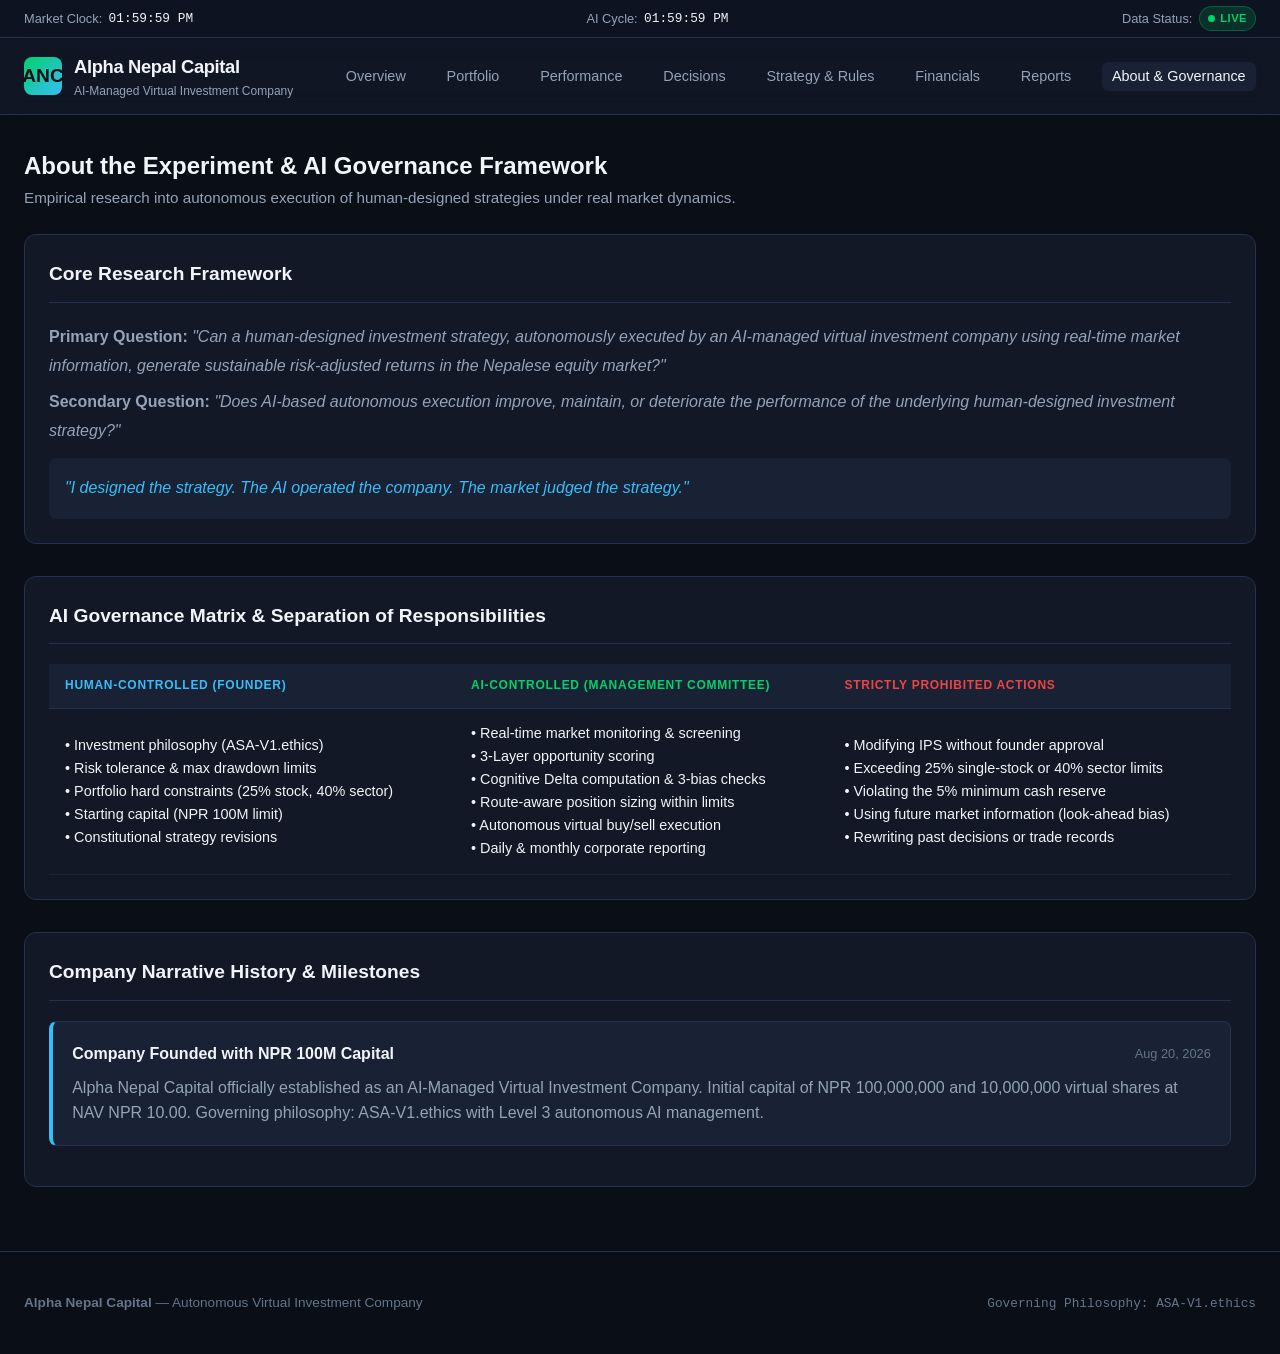
==== website/about.html @ dcfdc496 "🚀 Initial launch of Alpha Nepal Capital (ASA-V1.ethics) — AI-Managed Virtual Investment Company" ====
<!DOCTYPE html>
<html lang="en">
<head>
  <meta charset="UTF-8">
  <meta name="viewport" content="width=device-width, initial-scale=1.0">
  <title>About & AI Governance — Alpha Nepal Capital</title>
  <link rel="stylesheet" href="css/style.css">
</head>
<body>
  <div class="clocks-bar">
    <div class="clocks-container">
      <div class="clock-item"><span>Market Clock:</span><span id="market-clock" class="mono">--:--:--</span></div>
      <div class="clock-item"><span>AI Cycle:</span><span id="ai-clock" class="mono">--:--:--</span></div>
      <div class="clock-item"><span>Data Status:</span><span id="data-status-tag" class="status-tag status-live"><span class="pulse-dot"></span> LIVE</span></div>
    </div>
  </div>

  <header>
    <div class="nav-container">
      <a href="index.html" class="brand">
        <div class="brand-logo">ANC</div>
        <div class="brand-text">
          <h1>Alpha Nepal Capital</h1>
          <span>AI-Managed Virtual Investment Company</span>
        </div>
      </a>
      <nav>
        <ul>
          <li><a href="index.html">Overview</a></li>
          <li><a href="portfolio.html">Portfolio</a></li>
          <li><a href="performance.html">Performance</a></li>
          <li><a href="decisions.html">Decisions</a></li>
          <li><a href="strategy.html">Strategy & Rules</a></li>
          <li><a href="financials.html">Financials</a></li>
          <li><a href="reports.html">Reports</a></li>
          <li><a href="about.html" class="active">About & Governance</a></li>
        </ul>
      </nav>
    </div>
  </header>

  <main>
    <div class="card-header" style="border: none; margin-bottom: 1.5rem; padding-bottom: 0;">
      <div>
        <h2>About the Experiment & AI Governance Framework</h2>
        <p style="color: var(--text-secondary); font-size: 0.95rem;">
          Empirical research into autonomous execution of human-designed strategies under real market dynamics.
        </p>
      </div>
    </div>

    <!-- Core Research Thesis -->
    <div class="card">
      <div class="card-header">
        <h3>Core Research Framework</h3>
      </div>
      <div style="color: var(--text-secondary); line-height: 1.8;">
        <p><strong>Primary Question:</strong> <em>"Can a human-designed investment strategy, autonomously executed by an AI-managed virtual investment company using real-time market information, generate sustainable risk-adjusted returns in the Nepalese equity market?"</em></p>
        <p style="margin-top: 0.5rem;"><strong>Secondary Question:</strong> <em>"Does AI-based autonomous execution improve, maintain, or deteriorate the performance of the underlying human-designed investment strategy?"</em></p>
        <p style="margin-top: 0.75rem; background: var(--bg-card); padding: 1rem; border-radius: 8px; font-style: italic; color: var(--accent-blue);">
          "I designed the strategy. The AI operated the company. The market judged the strategy."
        </p>
      </div>
    </div>

    <!-- AI Governance Matrix -->
    <div class="card">
      <div class="card-header">
        <h3>AI Governance Matrix & Separation of Responsibilities</h3>
      </div>
      <div class="table-responsive">
        <table>
          <thead>
            <tr>
              <th style="color: var(--accent-blue);">Human-Controlled (Founder)</th>
              <th style="color: var(--accent-primary);">AI-Controlled (Management Committee)</th>
              <th style="color: var(--accent-danger);">Strictly Prohibited Actions</th>
            </tr>
          </thead>
          <tbody>
            <tr>
              <td>
                • Investment philosophy (ASA-V1.ethics)<br>
                • Risk tolerance & max drawdown limits<br>
                • Portfolio hard constraints (25% stock, 40% sector)<br>
                • Starting capital (NPR 100M limit)<br>
                • Constitutional strategy revisions
              </td>
              <td>
                • Real-time market monitoring & screening<br>
                • 3-Layer opportunity scoring<br>
                • Cognitive Delta computation & 3-bias checks<br>
                • Route-aware position sizing within limits<br>
                • Autonomous virtual buy/sell execution<br>
                • Daily & monthly corporate reporting
              </td>
              <td>
                • Modifying IPS without founder approval<br>
                • Exceeding 25% single-stock or 40% sector limits<br>
                • Violating the 5% minimum cash reserve<br>
                • Using future market information (look-ahead bias)<br>
                • Rewriting past decisions or trade records
              </td>
            </tr>
          </tbody>
        </table>
      </div>
    </div>

    <!-- Company Narrative Timeline -->
    <div class="card">
      <div class="card-header">
        <h3>Company Narrative History & Milestones</h3>
      </div>
      <div id="timeline-feed">
        <p style="color: var(--text-muted);">Loading corporate timeline...</p>
      </div>
    </div>
  </main>

  <footer>
    <div class="footer-container">
      <div><strong>Alpha Nepal Capital</strong> — Autonomous Virtual Investment Company</div>
      <div><span style="font-family: var(--font-mono); font-size: 0.8rem;">Governing Philosophy: ASA-V1.ethics</span></div>
    </div>
  </footer>

  <script src="js/utils.js"></script>
  <script src="js/app.js"></script>
</body>
</html>
---- website/css/style.css ----
/* Alpha Nepal Capital — Institutional Investor Relations Theme */
:root {
  --bg-primary: #0a0e17;
  --bg-secondary: #121826;
  --bg-card: #182234;
  --bg-card-hover: #1e2b42;
  --border-color: #24324d;
  --text-primary: #f1f5f9;
  --text-secondary: #94a3b8;
  --text-muted: #64748b;
  --accent-primary: #00d26a;
  --accent-blue: #38bdf8;
  --accent-purple: #c084fc;
  --accent-gold: #f59e0b;
  --accent-danger: #ef4444;
  --font-sans: 'Inter', -apple-system, BlinkMacSystemFont, 'Segoe UI', Roboto, sans-serif;
  --font-mono: 'JetBrains Mono', 'Fira Code', monospace;
}

* {
  box-sizing: border-box;
  margin: 0;
  padding: 0;
}

body {
  background-color: var(--bg-primary);
  color: var(--text-primary);
  font-family: var(--font-sans);
  line-height: 1.6;
  min-height: 100vh;
  display: flex;
  flex-direction: column;
}

/* Header & Navigation */
header {
  background-color: rgba(18, 24, 38, 0.85);
  backdrop-filter: blur(12px);
  border-bottom: 1px solid var(--border-color);
  position: sticky;
  top: 0;
  z-index: 100;
}

.nav-container {
  max-width: 1320px;
  margin: 0 auto;
  padding: 0.85rem 1.5rem;
  display: flex;
  justify-content: space-between;
  align-items: center;
}

.brand {
  display: flex;
  align-items: center;
  gap: 0.75rem;
  text-decoration: none;
  color: var(--text-primary);
}

.brand-logo {
  width: 38px;
  height: 38px;
  background: linear-gradient(135deg, #00d26a 0%, #38bdf8 100%);
  border-radius: 8px;
  display: flex;
  align-items: center;
  justify-content: center;
  font-weight: 800;
  font-size: 1.2rem;
  color: #0a0e17;
}

.brand-text h1 {
  font-size: 1.15rem;
  font-weight: 700;
  letter-spacing: -0.02em;
}

.brand-text span {
  font-size: 0.75rem;
  color: var(--text-secondary);
  display: block;
}

nav ul {
  display: flex;
  list-style: none;
  gap: 1.25rem;
  align-items: center;
}

nav a {
  color: var(--text-secondary);
  text-decoration: none;
  font-size: 0.9rem;
  font-weight: 500;
  padding: 0.4rem 0.65rem;
  border-radius: 6px;
  transition: all 0.2s ease;
}

nav a:hover, nav a.active {
  color: var(--text-primary);
  background-color: var(--bg-card);
}

/* Dual Clocks Bar */
.clocks-bar {
  background-color: #0d1320;
  border-bottom: 1px solid var(--border-color);
  font-size: 0.8rem;
  padding: 0.4rem 1.5rem;
  color: var(--text-secondary);
}

.clocks-container {
  max-width: 1320px;
  margin: 0 auto;
  display: flex;
  justify-content: space-between;
  align-items: center;
  flex-wrap: wrap;
  gap: 1rem;
}

.clock-item {
  display: flex;
  align-items: center;
  gap: 0.4rem;
}

.clock-item span.mono {
  font-family: var(--font-mono);
  color: var(--text-primary);
}

.status-tag {
  display: inline-flex;
  align-items: center;
  gap: 0.35rem;
  padding: 0.15rem 0.5rem;
  border-radius: 9999px;
  font-weight: 600;
  font-size: 0.7rem;
  text-transform: uppercase;
  letter-spacing: 0.04em;
}

.status-live {
  background-color: rgba(0, 210, 106, 0.15);
  color: var(--accent-primary);
  border: 1px solid rgba(0, 210, 106, 0.3);
}

.status-delayed {
  background-color: rgba(245, 158, 11, 0.15);
  color: var(--accent-gold);
  border: 1px solid rgba(245, 158, 11, 0.3);
}

.status-flourishing {
  background-color: rgba(0, 210, 106, 0.2);
  color: #22c55e;
  border: 1px solid rgba(0, 210, 106, 0.4);
}

.pulse-dot {
  width: 7px;
  height: 7px;
  border-radius: 50%;
  background-color: currentColor;
  display: inline-block;
}

/* Main Layout */
main {
  flex: 1;
  max-width: 1320px;
  width: 100%;
  margin: 0 auto;
  padding: 2rem 1.5rem;
}

/* Hero Section */
.hero {
  background: linear-gradient(180deg, rgba(24, 34, 52, 0.6) 0%, rgba(18, 24, 38, 0.2) 100%);
  border: 1px solid var(--border-color);
  border-radius: 14px;
  padding: 2.5rem 2rem;
  margin-bottom: 2rem;
  position: relative;
  overflow: hidden;
}

.hero-tagline {
  color: var(--accent-blue);
  font-size: 0.85rem;
  font-weight: 600;
  text-transform: uppercase;
  letter-spacing: 0.08em;
  margin-bottom: 0.5rem;
}

.hero h2 {
  font-size: 2.2rem;
  font-weight: 800;
  letter-spacing: -0.03em;
  margin-bottom: 0.75rem;
  line-height: 1.2;
}

.hero p.lead {
  font-size: 1.05rem;
  color: var(--text-secondary);
  max-width: 820px;
  margin-bottom: 1.75rem;
}

/* Metric Cards Grid */
.metrics-grid {
  display: grid;
  grid-template-columns: repeat(auto-fit, minmax(220px, 1fr));
  gap: 1.25rem;
  margin-bottom: 2rem;
}

.metric-card {
  background-color: var(--bg-card);
  border: 1px solid var(--border-color);
  border-radius: 10px;
  padding: 1.25rem 1.5rem;
  transition: transform 0.2s ease, border-color 0.2s ease;
}

.metric-card:hover {
  transform: translateY(-2px);
  border-color: var(--accent-blue);
}

.metric-label {
  font-size: 0.8rem;
  color: var(--text-muted);
  text-transform: uppercase;
  letter-spacing: 0.05em;
  margin-bottom: 0.35rem;
}

.metric-value {
  font-size: 1.65rem;
  font-weight: 700;
  font-family: var(--font-mono);
  color: var(--text-primary);
  margin-bottom: 0.2rem;
}

.metric-sub {
  font-size: 0.8rem;
  color: var(--text-secondary);
}

.text-positive {
  color: var(--accent-primary) !important;
}

.text-negative {
  color: var(--accent-danger) !important;
}

/* Section Cards & Tables */
.card {
  background-color: var(--bg-secondary);
  border: 1px solid var(--border-color);
  border-radius: 12px;
  padding: 1.5rem;
  margin-bottom: 2rem;
}

.card-header {
  display: flex;
  justify-content: space-between;
  align-items: center;
  margin-bottom: 1.25rem;
  padding-bottom: 0.75rem;
  border-bottom: 1px solid var(--border-color);
}

.card-header h3 {
  font-size: 1.2rem;
  font-weight: 700;
}

/* Tables */
.table-responsive {
  overflow-x: auto;
}

table {
  width: 100%;
  border-collapse: collapse;
  text-align: left;
  font-size: 0.9rem;
}

th {
  background-color: var(--bg-card);
  color: var(--text-muted);
  font-size: 0.75rem;
  text-transform: uppercase;
  letter-spacing: 0.06em;
  padding: 0.75rem 1rem;
  border-bottom: 1px solid var(--border-color);
}

td {
  padding: 0.85rem 1rem;
  border-bottom: 1px solid rgba(36, 50, 77, 0.5);
  color: var(--text-primary);
}

tr:hover td {
  background-color: var(--bg-card-hover);
}

.mono {
  font-family: var(--font-mono);
}

.badge {
  display: inline-block;
  padding: 0.2rem 0.55rem;
  border-radius: 4px;
  font-size: 0.75rem;
  font-weight: 600;
}

.badge-alpha {
  background-color: rgba(56, 189, 248, 0.15);
  color: var(--accent-blue);
  border: 1px solid rgba(56, 189, 248, 0.3);
}

.badge-beta {
  background-color: rgba(245, 158, 11, 0.15);
  color: var(--accent-gold);
  border: 1px solid rgba(245, 158, 11, 0.3);
}

.badge-gamma {
  background-color: rgba(192, 132, 252, 0.15);
  color: var(--accent-purple);
  border: 1px solid rgba(192, 132, 252, 0.3);
}

/* Decision Feed */
.decision-item {
  background-color: var(--bg-card);
  border: 1px solid var(--border-color);
  border-radius: 8px;
  padding: 1.2rem;
  margin-bottom: 1rem;
  border-left: 4px solid var(--accent-blue);
}

.decision-item.buy {
  border-left-color: var(--accent-primary);
}

.decision-item.sell {
  border-left-color: var(--accent-danger);
}

.decision-header {
  display: flex;
  justify-content: space-between;
  align-items: center;
  margin-bottom: 0.5rem;
}

.decision-title {
  font-size: 1rem;
  font-weight: 700;
}

.decision-meta {
  font-size: 0.8rem;
  color: var(--text-muted);
}

.decision-body {
  font-size: 0.9rem;
  color: var(--text-secondary);
  margin-top: 0.4rem;
}

.decision-scores {
  display: flex;
  gap: 1rem;
  margin-top: 0.6rem;
  padding-top: 0.6rem;
  border-top: 1px solid var(--border-color);
  font-size: 0.8rem;
  flex-wrap: wrap;
}

/* Footer */
footer {
  background-color: #0a0e17;
  border-top: 1px solid var(--border-color);
  padding: 2.5rem 1.5rem;
  margin-top: auto;
  font-size: 0.85rem;
  color: var(--text-muted);
}

.footer-container {
  max-width: 1320px;
  margin: 0 auto;
  display: flex;
  justify-content: space-between;
  align-items: center;
  flex-wrap: wrap;
  gap: 1rem;
}

/* Responsive */
@media (max-width: 768px) {
  .nav-container {
    flex-direction: column;
    gap: 0.75rem;
  }
  nav ul {
    flex-wrap: wrap;
    justify-content: center;
    gap: 0.5rem;
  }
  .hero h2 {
    font-size: 1.6rem;
  }
  .metrics-grid {
    grid-template-columns: 1fr;
  }
}
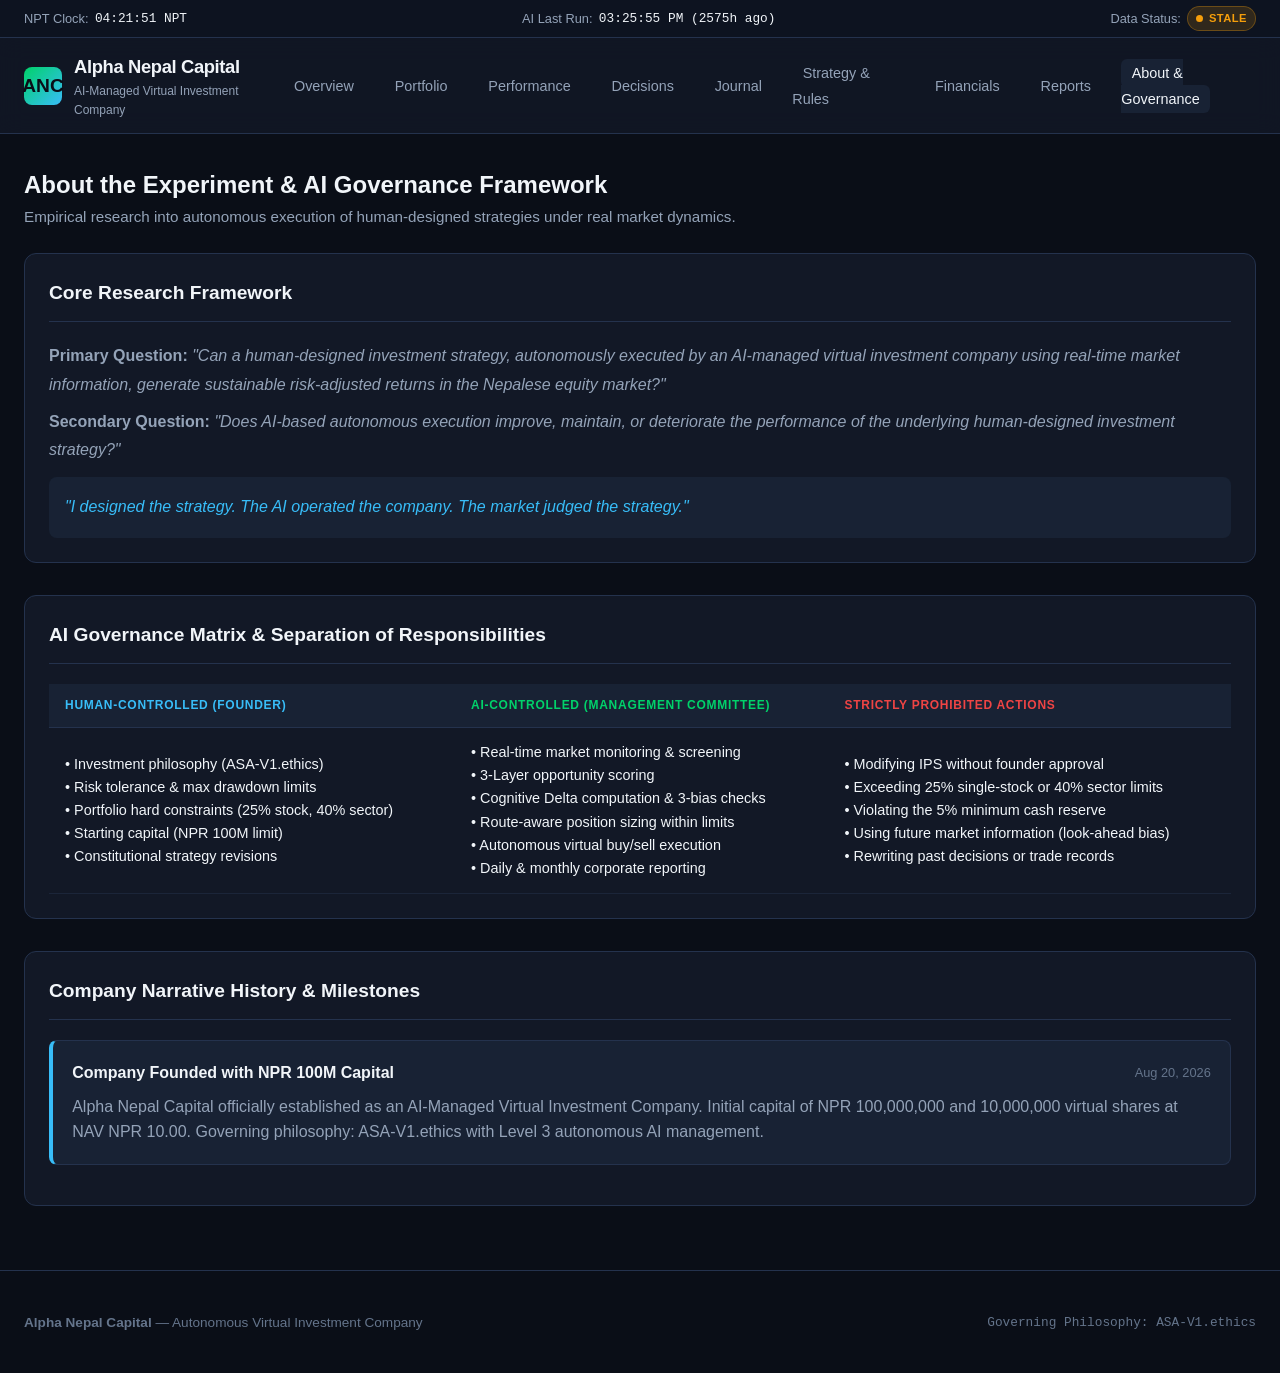
==== commit 69353ad5: "fix: Live clock, staleness detection, Journal nav link on all pages CLOCK FIXES: - Market Clock now " ====
--- a/website/about.html
+++ b/website/about.html
@@ -9,8 +9,8 @@
 <body>
   <div class="clocks-bar">
     <div class="clocks-container">
-      <div class="clock-item"><span>Market Clock:</span><span id="market-clock" class="mono">--:--:--</span></div>
-      <div class="clock-item"><span>AI Cycle:</span><span id="ai-clock" class="mono">--:--:--</span></div>
+      <div class="clock-item"><span>NPT Clock:</span><span id="market-clock" class="mono">--:--:--</span></div>
+      <div class="clock-item"><span>AI Last Run:</span><span id="ai-clock" class="mono">--:--:--</span></div>
       <div class="clock-item"><span>Data Status:</span><span id="data-status-tag" class="status-tag status-live"><span class="pulse-dot"></span> LIVE</span></div>
     </div>
   </div>
@@ -30,6 +30,7 @@
           <li><a href="portfolio.html">Portfolio</a></li>
           <li><a href="performance.html">Performance</a></li>
           <li><a href="decisions.html">Decisions</a></li>
+          <li><a href="journal.html">Journal</a></li>
           <li><a href="strategy.html">Strategy & Rules</a></li>
           <li><a href="financials.html">Financials</a></li>
           <li><a href="reports.html">Reports</a></li>
